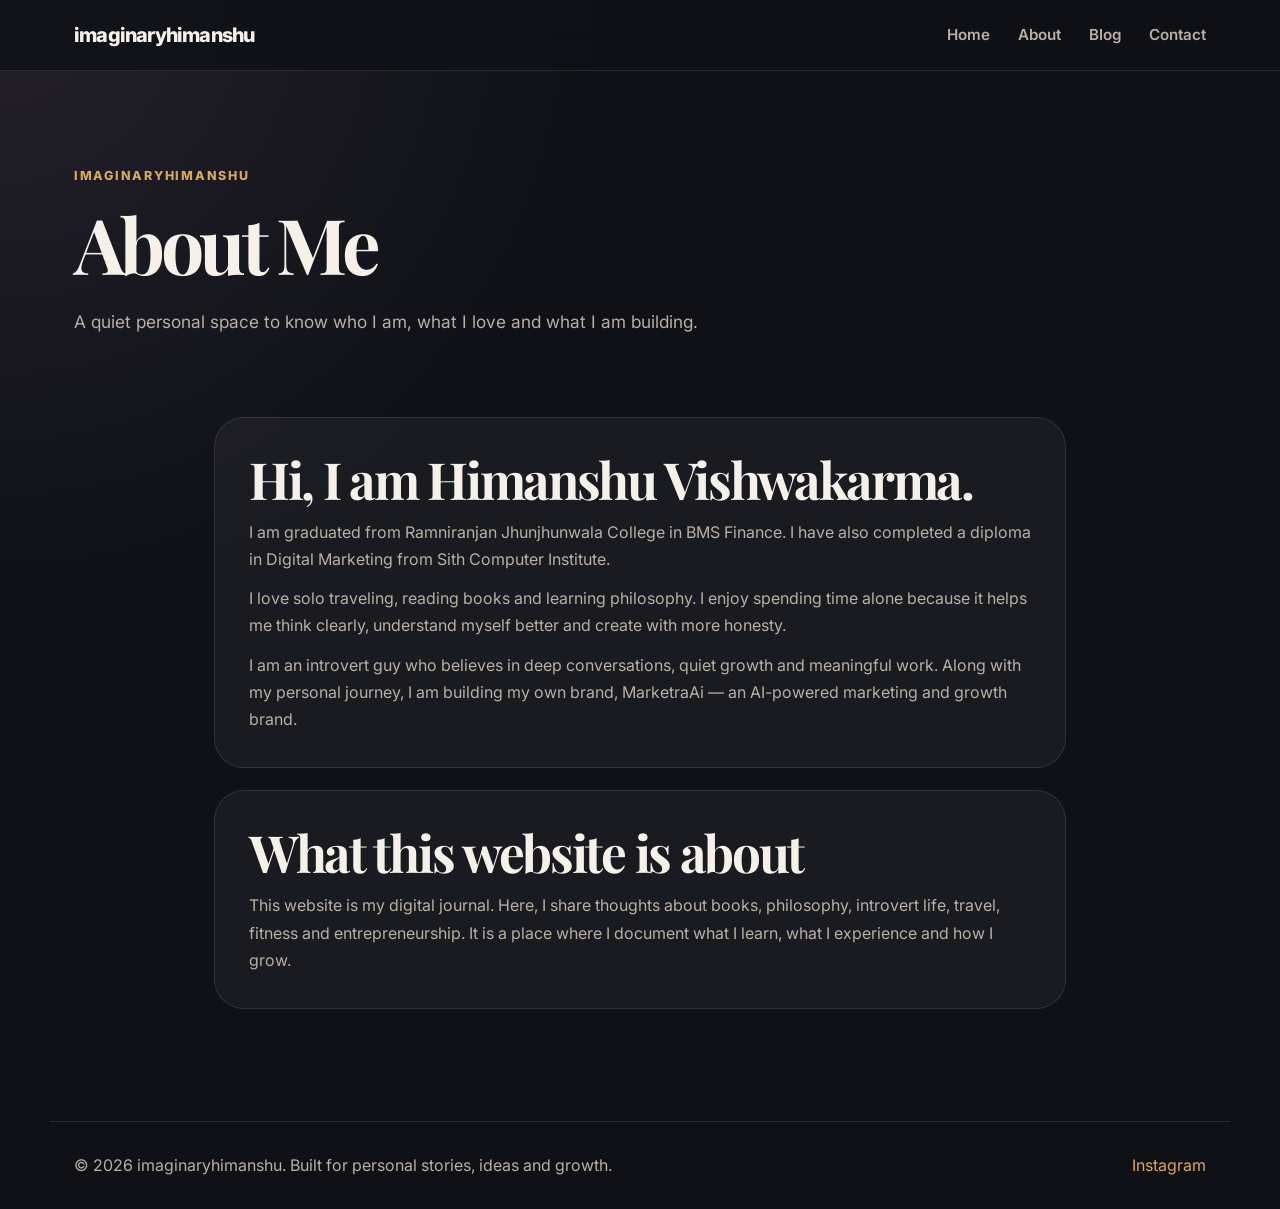
==== about.html @ 4d5fbcd5 "Add files via upload" ====
<!DOCTYPE html>
<html lang="en">
<head>
  <meta charset="UTF-8" />
  <meta name="viewport" content="width=device-width, initial-scale=1.0" />
  <title>About Me | imaginaryhimanshu</title>
  <link rel="stylesheet" href="style.css" />
  <link rel="preconnect" href="https://fonts.googleapis.com"><link rel="preconnect" href="https://fonts.gstatic.com" crossorigin>
  <link href="https://fonts.googleapis.com/css2?family=Playfair+Display:wght@600;700&family=Inter:wght@400;500;600;700&display=swap" rel="stylesheet">
</head>
<body>
<header class="site-header"><nav class="navbar"><a href="index.html" class="brand">imaginaryhimanshu</a><button class="menu-toggle" aria-label="Open menu">☰</button><ul class="nav-links"><li><a href="index.html">Home</a></li><li><a href="about.html">About</a></li><li class="dropdown"><a href="blog.html">Blog</a><div class="dropdown-menu"><a href="philosophy.html">Philosophy</a><a href="introvert-life.html">Introvert Life</a><a href="books.html">Books</a><a href="travel.html">Travel</a><a href="fitness.html">Fitness</a><a href="entrepreneurship.html">Entrepreneurship</a></div></li><li><a href="contact.html">Contact</a></li></ul></nav></header>
<main>
<section class="page-hero section-padding reveal"><span class="eyebrow">imaginaryhimanshu</span><h1>About Me</h1><p>A quiet personal space to know who I am, what I love and what I am building.</p></section>
<section class="content-section reveal delay-1"><div class="content-box"><h2>Hi, I am Himanshu Vishwakarma.</h2><p>I am graduated from Ramniranjan Jhunjhunwala College in BMS Finance. I have also completed a diploma in Digital Marketing from Sith Computer Institute.</p><p>I love solo traveling, reading books and learning philosophy. I enjoy spending time alone because it helps me think clearly, understand myself better and create with more honesty.</p><p>I am an introvert guy who believes in deep conversations, quiet growth and meaningful work. Along with my personal journey, I am building my own brand, MarketraAi — an AI-powered marketing and growth brand.</p></div><div class="content-box"><h2>What this website is about</h2><p>This website is my digital journal. Here, I share thoughts about books, philosophy, introvert life, travel, fitness and entrepreneurship. It is a place where I document what I learn, what I experience and how I grow.</p></div></section>
</main>
<footer class="footer"><p>© 2026 imaginaryhimanshu. Built for personal stories, ideas and growth.</p><div><a href="https://instagram.com/imaginaryhimanshu" target="_blank">Instagram</a></div></footer>
<script src="script.js"></script>
</body>
</html>
---- style.css ----
:root {
  --bg: #0f1117;
  --surface: #171a23;
  --surface-2: #202432;
  --text: #f5f0e8;
  --muted: #b9b0a3;
  --accent: #d8a85d;
  --accent-2: #8fb9aa;
  --line: rgba(255,255,255,0.1);
  --shadow: 0 24px 70px rgba(0,0,0,0.3);
}
*{box-sizing:border-box;margin:0;padding:0}
html{scroll-behavior:smooth}
body{font-family:'Inter',sans-serif;background:radial-gradient(circle at top left,#24202a 0,#0f1117 35%,#0f1117 100%);color:var(--text);line-height:1.7;overflow-x:hidden}
a{color:inherit;text-decoration:none}
.site-header{position:sticky;top:0;z-index:20;background:rgba(15,17,23,.78);backdrop-filter:blur(18px);border-bottom:1px solid var(--line)}
.navbar{max-width:1180px;margin:auto;padding:18px 24px;display:flex;align-items:center;justify-content:space-between}
.brand{font-weight:800;letter-spacing:-.04em;font-size:1.25rem;color:var(--text)}
.nav-links{display:flex;gap:28px;align-items:center;list-style:none;color:var(--muted);font-weight:600;font-size:.95rem}
.nav-links a:hover{color:var(--accent)}
.dropdown{position:relative}.dropdown-menu{position:absolute;top:34px;left:-20px;background:var(--surface);border:1px solid var(--line);border-radius:18px;box-shadow:var(--shadow);padding:12px;width:210px;display:none}.dropdown:hover .dropdown-menu{display:grid}.dropdown-menu a{padding:9px 12px;border-radius:12px}.dropdown-menu a:hover{background:var(--surface-2)}
.menu-toggle{display:none;background:none;border:0;color:var(--text);font-size:1.5rem}
.section-padding{padding:100px 24px;max-width:1180px;margin:auto}.hero{min-height:86vh;display:grid;grid-template-columns:1.25fr .75fr;gap:48px;align-items:center}.eyebrow{display:inline-block;color:var(--accent);font-weight:800;text-transform:uppercase;letter-spacing:.14em;font-size:.78rem;margin-bottom:16px}h1,h2,h3{font-family:'Playfair Display',serif;line-height:1.08}h1{font-size:clamp(2.7rem,6vw,6.2rem);letter-spacing:-.06em;max-width:880px}h2{font-size:clamp(2.1rem,4vw,4rem);letter-spacing:-.045em}h3{font-size:1.55rem}.hero p,.split-section p,.page-hero p{color:var(--muted);font-size:1.08rem;max-width:710px;margin-top:22px}.hero-actions{margin-top:34px;display:flex;gap:16px;flex-wrap:wrap}.btn{padding:14px 22px;border-radius:999px;font-weight:800;transition:.3s}.btn.primary{background:var(--accent);color:#16120b}.btn.secondary{border:1px solid var(--line);color:var(--text)}.btn:hover{transform:translateY(-4px)}.hero-card{background:linear-gradient(145deg,var(--surface),var(--surface-2));padding:34px;border:1px solid var(--line);border-radius:32px;box-shadow:var(--shadow);transform:rotate(2deg)}.quote{font-family:'Playfair Display',serif;font-size:1.7rem!important;color:var(--text)!important}.hero-card span{color:var(--accent-2);display:block;margin-top:20px}.muted-section{max-width:none;background:rgba(255,255,255,.025)}.section-heading{max-width:1180px;margin:0 auto 42px}.grid{display:grid}.cards-grid{max-width:1180px;margin:auto;grid-template-columns:repeat(3,1fr);gap:22px}.topic-card,.blog-card,.contact-card{background:rgba(255,255,255,.045);border:1px solid var(--line);border-radius:26px;padding:28px;transition:.35s;min-height:210px}.topic-card:hover,.blog-card:hover{transform:translateY(-8px);background:rgba(216,168,93,.09);border-color:rgba(216,168,93,.45)}.topic-card p,.blog-card p,.contact-card p{color:var(--muted);margin-top:14px}.split-section{display:grid;grid-template-columns:1fr 1fr;gap:42px;border-top:1px solid var(--line)}.text-link{display:inline-block;margin-top:22px;color:var(--accent);font-weight:800}.page-hero{padding-top:90px;padding-bottom:50px}.content-section{max-width:900px;margin:auto;padding:30px 24px 90px}.content-box{background:rgba(255,255,255,.045);border:1px solid var(--line);border-radius:30px;padding:34px;margin-bottom:22px}.content-box p,.content-box li{color:var(--muted);margin-top:12px}.content-box ul{padding-left:20px;margin-top:12px}.blog-list{grid-template-columns:repeat(2,1fr);gap:22px}.footer{border-top:1px solid var(--line);padding:30px 24px;max-width:1180px;margin:auto;display:flex;justify-content:space-between;gap:20px;color:var(--muted);flex-wrap:wrap}.footer a{color:var(--accent)}.reveal{opacity:0;transform:translateY(28px);transition:1s ease}.reveal.active{opacity:1;transform:translateY(0)}.delay-1{transition-delay:.12s}.delay-2{transition-delay:.22s}
@media(max-width:850px){.menu-toggle{display:block}.nav-links{position:absolute;top:66px;left:0;right:0;background:#12151d;display:none;flex-direction:column;align-items:flex-start;padding:22px 24px;border-bottom:1px solid var(--line)}.nav-links.open{display:flex}.dropdown-menu{position:static;display:grid;background:transparent;box-shadow:none;border:0;padding:4px 0}.hero,.split-section{grid-template-columns:1fr}.cards-grid,.blog-list{grid-template-columns:1fr}.section-padding{padding:74px 20px}.hero-card{transform:none}.footer{display:block}.footer div{margin-top:10px}}
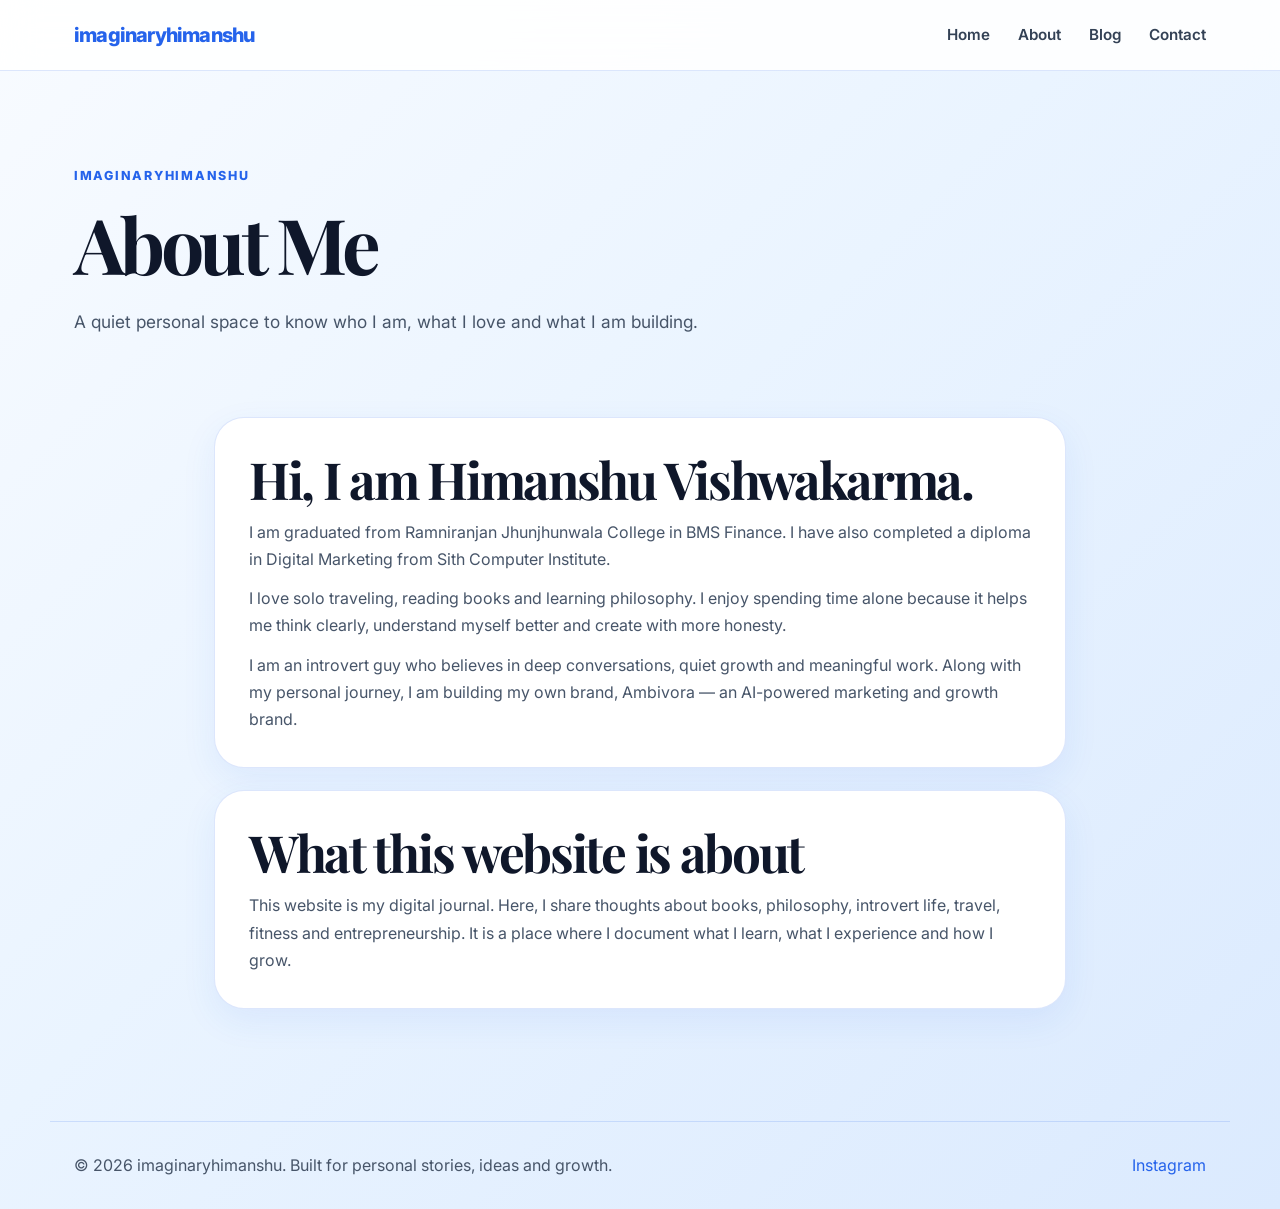
==== commit 94ef26f0: "Update about.html" ====
--- a/about.html
+++ b/about.html
@@ -12,7 +12,7 @@
 <header class="site-header"><nav class="navbar"><a href="index.html" class="brand">imaginaryhimanshu</a><button class="menu-toggle" aria-label="Open menu">☰</button><ul class="nav-links"><li><a href="index.html">Home</a></li><li><a href="about.html">About</a></li><li class="dropdown"><a href="blog.html">Blog</a><div class="dropdown-menu"><a href="philosophy.html">Philosophy</a><a href="introvert-life.html">Introvert Life</a><a href="books.html">Books</a><a href="travel.html">Travel</a><a href="fitness.html">Fitness</a><a href="entrepreneurship.html">Entrepreneurship</a></div></li><li><a href="contact.html">Contact</a></li></ul></nav></header>
 <main>
 <section class="page-hero section-padding reveal"><span class="eyebrow">imaginaryhimanshu</span><h1>About Me</h1><p>A quiet personal space to know who I am, what I love and what I am building.</p></section>
-<section class="content-section reveal delay-1"><div class="content-box"><h2>Hi, I am Himanshu Vishwakarma.</h2><p>I am graduated from Ramniranjan Jhunjhunwala College in BMS Finance. I have also completed a diploma in Digital Marketing from Sith Computer Institute.</p><p>I love solo traveling, reading books and learning philosophy. I enjoy spending time alone because it helps me think clearly, understand myself better and create with more honesty.</p><p>I am an introvert guy who believes in deep conversations, quiet growth and meaningful work. Along with my personal journey, I am building my own brand, MarketraAi — an AI-powered marketing and growth brand.</p></div><div class="content-box"><h2>What this website is about</h2><p>This website is my digital journal. Here, I share thoughts about books, philosophy, introvert life, travel, fitness and entrepreneurship. It is a place where I document what I learn, what I experience and how I grow.</p></div></section>
+<section class="content-section reveal delay-1"><div class="content-box"><h2>Hi, I am Himanshu Vishwakarma.</h2><p>I am graduated from Ramniranjan Jhunjhunwala College in BMS Finance. I have also completed a diploma in Digital Marketing from Sith Computer Institute.</p><p>I love solo traveling, reading books and learning philosophy. I enjoy spending time alone because it helps me think clearly, understand myself better and create with more honesty.</p><p>I am an introvert guy who believes in deep conversations, quiet growth and meaningful work. Along with my personal journey, I am building my own brand, Ambivora — an AI-powered marketing and growth brand.</p></div><div class="content-box"><h2>What this website is about</h2><p>This website is my digital journal. Here, I share thoughts about books, philosophy, introvert life, travel, fitness and entrepreneurship. It is a place where I document what I learn, what I experience and how I grow.</p></div></section>
 </main>
 <footer class="footer"><p>© 2026 imaginaryhimanshu. Built for personal stories, ideas and growth.</p><div><a href="https://instagram.com/imaginaryhimanshu" target="_blank">Instagram</a></div></footer>
 <script src="script.js"></script>
--- a/style.css
+++ b/style.css
@@ -1,24 +1,384 @@
 :root {
-  --bg: #0f1117;
-  --surface: #171a23;
-  --surface-2: #202432;
-  --text: #f5f0e8;
-  --muted: #b9b0a3;
-  --accent: #d8a85d;
-  --accent-2: #8fb9aa;
-  --line: rgba(255,255,255,0.1);
-  --shadow: 0 24px 70px rgba(0,0,0,0.3);
-}
+  --bg: #eff6ff;
+  --surface: #ffffff;
+  --surface-2: #dbeafe;
+  --text: #0f172a;
+  --muted: #475569;
+  --accent: #2563eb;
+  --accent-2: #60a5fa;
+  --line: rgba(37,99,235,0.16);
+  --shadow: 0 20px 55px rgba(37,99,235,0.14);
+}
+
 *{box-sizing:border-box;margin:0;padding:0}
 html{scroll-behavior:smooth}
-body{font-family:'Inter',sans-serif;background:radial-gradient(circle at top left,#24202a 0,#0f1117 35%,#0f1117 100%);color:var(--text);line-height:1.7;overflow-x:hidden}
+
+body{
+  font-family:'Inter',sans-serif;
+  background:linear-gradient(135deg,#f8fbff 0%,#eaf4ff 45%,#dbeafe 100%);
+  color:var(--text);
+  line-height:1.7;
+  overflow-x:hidden;
+}
+
 a{color:inherit;text-decoration:none}
-.site-header{position:sticky;top:0;z-index:20;background:rgba(15,17,23,.78);backdrop-filter:blur(18px);border-bottom:1px solid var(--line)}
-.navbar{max-width:1180px;margin:auto;padding:18px 24px;display:flex;align-items:center;justify-content:space-between}
-.brand{font-weight:800;letter-spacing:-.04em;font-size:1.25rem;color:var(--text)}
-.nav-links{display:flex;gap:28px;align-items:center;list-style:none;color:var(--muted);font-weight:600;font-size:.95rem}
+
+.site-header{
+  position:sticky;
+  top:0;
+  z-index:20;
+  background:rgba(255,255,255,.88);
+  backdrop-filter:blur(18px);
+  border-bottom:1px solid var(--line);
+}
+
+.navbar{
+  max-width:1180px;
+  margin:auto;
+  padding:18px 24px;
+  display:flex;
+  align-items:center;
+  justify-content:space-between;
+}
+
+.brand{
+  font-weight:800;
+  letter-spacing:-.04em;
+  font-size:1.25rem;
+  color:var(--accent);
+}
+
+.nav-links{
+  display:flex;
+  gap:28px;
+  align-items:center;
+  list-style:none;
+  color:#334155;
+  font-weight:600;
+  font-size:.95rem;
+}
+
 .nav-links a:hover{color:var(--accent)}
-.dropdown{position:relative}.dropdown-menu{position:absolute;top:34px;left:-20px;background:var(--surface);border:1px solid var(--line);border-radius:18px;box-shadow:var(--shadow);padding:12px;width:210px;display:none}.dropdown:hover .dropdown-menu{display:grid}.dropdown-menu a{padding:9px 12px;border-radius:12px}.dropdown-menu a:hover{background:var(--surface-2)}
-.menu-toggle{display:none;background:none;border:0;color:var(--text);font-size:1.5rem}
-.section-padding{padding:100px 24px;max-width:1180px;margin:auto}.hero{min-height:86vh;display:grid;grid-template-columns:1.25fr .75fr;gap:48px;align-items:center}.eyebrow{display:inline-block;color:var(--accent);font-weight:800;text-transform:uppercase;letter-spacing:.14em;font-size:.78rem;margin-bottom:16px}h1,h2,h3{font-family:'Playfair Display',serif;line-height:1.08}h1{font-size:clamp(2.7rem,6vw,6.2rem);letter-spacing:-.06em;max-width:880px}h2{font-size:clamp(2.1rem,4vw,4rem);letter-spacing:-.045em}h3{font-size:1.55rem}.hero p,.split-section p,.page-hero p{color:var(--muted);font-size:1.08rem;max-width:710px;margin-top:22px}.hero-actions{margin-top:34px;display:flex;gap:16px;flex-wrap:wrap}.btn{padding:14px 22px;border-radius:999px;font-weight:800;transition:.3s}.btn.primary{background:var(--accent);color:#16120b}.btn.secondary{border:1px solid var(--line);color:var(--text)}.btn:hover{transform:translateY(-4px)}.hero-card{background:linear-gradient(145deg,var(--surface),var(--surface-2));padding:34px;border:1px solid var(--line);border-radius:32px;box-shadow:var(--shadow);transform:rotate(2deg)}.quote{font-family:'Playfair Display',serif;font-size:1.7rem!important;color:var(--text)!important}.hero-card span{color:var(--accent-2);display:block;margin-top:20px}.muted-section{max-width:none;background:rgba(255,255,255,.025)}.section-heading{max-width:1180px;margin:0 auto 42px}.grid{display:grid}.cards-grid{max-width:1180px;margin:auto;grid-template-columns:repeat(3,1fr);gap:22px}.topic-card,.blog-card,.contact-card{background:rgba(255,255,255,.045);border:1px solid var(--line);border-radius:26px;padding:28px;transition:.35s;min-height:210px}.topic-card:hover,.blog-card:hover{transform:translateY(-8px);background:rgba(216,168,93,.09);border-color:rgba(216,168,93,.45)}.topic-card p,.blog-card p,.contact-card p{color:var(--muted);margin-top:14px}.split-section{display:grid;grid-template-columns:1fr 1fr;gap:42px;border-top:1px solid var(--line)}.text-link{display:inline-block;margin-top:22px;color:var(--accent);font-weight:800}.page-hero{padding-top:90px;padding-bottom:50px}.content-section{max-width:900px;margin:auto;padding:30px 24px 90px}.content-box{background:rgba(255,255,255,.045);border:1px solid var(--line);border-radius:30px;padding:34px;margin-bottom:22px}.content-box p,.content-box li{color:var(--muted);margin-top:12px}.content-box ul{padding-left:20px;margin-top:12px}.blog-list{grid-template-columns:repeat(2,1fr);gap:22px}.footer{border-top:1px solid var(--line);padding:30px 24px;max-width:1180px;margin:auto;display:flex;justify-content:space-between;gap:20px;color:var(--muted);flex-wrap:wrap}.footer a{color:var(--accent)}.reveal{opacity:0;transform:translateY(28px);transition:1s ease}.reveal.active{opacity:1;transform:translateY(0)}.delay-1{transition-delay:.12s}.delay-2{transition-delay:.22s}
-@media(max-width:850px){.menu-toggle{display:block}.nav-links{position:absolute;top:66px;left:0;right:0;background:#12151d;display:none;flex-direction:column;align-items:flex-start;padding:22px 24px;border-bottom:1px solid var(--line)}.nav-links.open{display:flex}.dropdown-menu{position:static;display:grid;background:transparent;box-shadow:none;border:0;padding:4px 0}.hero,.split-section{grid-template-columns:1fr}.cards-grid,.blog-list{grid-template-columns:1fr}.section-padding{padding:74px 20px}.hero-card{transform:none}.footer{display:block}.footer div{margin-top:10px}}
+
+.dropdown{position:relative}
+
+.dropdown-menu{
+  position:absolute;
+  top:34px;
+  left:-20px;
+  background:#ffffff;
+  border:1px solid var(--line);
+  border-radius:18px;
+  box-shadow:var(--shadow);
+  padding:12px;
+  width:210px;
+  display:none;
+}
+
+.dropdown:hover .dropdown-menu{display:grid}
+
+.dropdown-menu a{
+  padding:9px 12px;
+  border-radius:12px;
+}
+
+.dropdown-menu a:hover{
+  background:var(--surface-2);
+  color:var(--accent);
+}
+
+.menu-toggle{
+  display:none;
+  background:none;
+  border:0;
+  color:var(--accent);
+  font-size:1.5rem;
+}
+
+.section-padding{
+  padding:100px 24px;
+  max-width:1180px;
+  margin:auto;
+}
+
+.hero{
+  min-height:86vh;
+  display:grid;
+  grid-template-columns:1.25fr .75fr;
+  gap:48px;
+  align-items:center;
+}
+
+.eyebrow{
+  display:inline-block;
+  color:var(--accent);
+  font-weight:800;
+  text-transform:uppercase;
+  letter-spacing:.14em;
+  font-size:.78rem;
+  margin-bottom:16px;
+}
+
+h1,h2,h3{
+  font-family:'Playfair Display',serif;
+  line-height:1.08;
+  color:var(--text);
+}
+
+h1{
+  font-size:clamp(2.7rem,6vw,6.2rem);
+  letter-spacing:-.06em;
+  max-width:880px;
+}
+
+h2{
+  font-size:clamp(2.1rem,4vw,4rem);
+  letter-spacing:-.045em;
+}
+
+h3{font-size:1.55rem}
+
+.hero p,
+.split-section p,
+.page-hero p{
+  color:var(--muted);
+  font-size:1.08rem;
+  max-width:710px;
+  margin-top:22px;
+}
+
+.hero-actions{
+  margin-top:34px;
+  display:flex;
+  gap:16px;
+  flex-wrap:wrap;
+}
+
+.btn{
+  padding:14px 22px;
+  border-radius:999px;
+  font-weight:800;
+  transition:.3s;
+}
+
+.btn.primary{
+  background:var(--accent);
+  color:#ffffff;
+  box-shadow:0 12px 28px rgba(37,99,235,.25);
+}
+
+.btn.primary:hover{
+  background:#1d4ed8;
+  transform:translateY(-4px);
+}
+
+.btn.secondary{
+  background:#ffffff;
+  border:1px solid var(--accent);
+  color:var(--accent);
+}
+
+.btn.secondary:hover{
+  background:#eff6ff;
+  transform:translateY(-4px);
+}
+
+.hero-card{
+  background:linear-gradient(145deg,#ffffff,#eff6ff);
+  padding:34px;
+  border:1px solid var(--line);
+  border-radius:32px;
+  box-shadow:var(--shadow);
+  transform:rotate(2deg);
+}
+
+.quote{
+  font-family:'Playfair Display',serif;
+  font-size:1.7rem!important;
+  color:var(--text)!important;
+}
+
+.hero-card span{
+  color:var(--accent);
+  display:block;
+  margin-top:20px;
+}
+
+.muted-section{
+  max-width:none;
+  background:#f8fbff;
+}
+
+.section-heading{
+  max-width:1180px;
+  margin:0 auto 42px;
+}
+
+.grid{display:grid}
+
+.cards-grid{
+  max-width:1180px;
+  margin:auto;
+  grid-template-columns:repeat(3,1fr);
+  gap:22px;
+}
+
+.topic-card,
+.blog-card,
+.contact-card{
+  background:#ffffff;
+  border:1px solid var(--line);
+  border-radius:26px;
+  padding:28px;
+  transition:.35s;
+  min-height:210px;
+  box-shadow:0 12px 35px rgba(37,99,235,.08);
+}
+
+.topic-card:hover,
+.blog-card:hover{
+  transform:translateY(-8px);
+  background:#eff6ff;
+  border-color:#60a5fa;
+  box-shadow:0 18px 45px rgba(37,99,235,.16);
+}
+
+.topic-card p,
+.blog-card p,
+.contact-card p{
+  color:var(--muted);
+  margin-top:14px;
+}
+
+.split-section{
+  display:grid;
+  grid-template-columns:1fr 1fr;
+  gap:42px;
+  border-top:1px solid var(--line);
+}
+
+.text-link{
+  display:inline-block;
+  margin-top:22px;
+  color:var(--accent);
+  font-weight:800;
+}
+
+.page-hero{
+  padding-top:90px;
+  padding-bottom:50px;
+}
+
+.content-section{
+  max-width:900px;
+  margin:auto;
+  padding:30px 24px 90px;
+}
+
+.content-box{
+  background:#ffffff;
+  border:1px solid var(--line);
+  border-radius:30px;
+  padding:34px;
+  margin-bottom:22px;
+  box-shadow:0 12px 35px rgba(37,99,235,.08);
+}
+
+.content-box p,
+.content-box li{
+  color:var(--muted);
+  margin-top:12px;
+}
+
+.content-box ul{
+  padding-left:20px;
+  margin-top:12px;
+}
+
+.blog-list{
+  grid-template-columns:repeat(2,1fr);
+  gap:22px;
+}
+
+.footer{
+  border-top:1px solid var(--line);
+  padding:30px 24px;
+  max-width:1180px;
+  margin:auto;
+  display:flex;
+  justify-content:space-between;
+  gap:20px;
+  color:var(--muted);
+  flex-wrap:wrap;
+}
+
+.footer a{color:var(--accent)}
+
+.reveal{
+  opacity:0;
+  transform:translateY(28px);
+  transition:1s ease;
+}
+
+.reveal.active{
+  opacity:1;
+  transform:translateY(0);
+}
+
+.delay-1{transition-delay:.12s}
+.delay-2{transition-delay:.22s}
+
+@media(max-width:850px){
+  .menu-toggle{display:block}
+
+  .nav-links{
+    position:absolute;
+    top:66px;
+    left:0;
+    right:0;
+    background:#ffffff;
+    display:none;
+    flex-direction:column;
+    align-items:flex-start;
+    padding:22px 24px;
+    border-bottom:1px solid var(--line);
+    box-shadow:var(--shadow);
+  }
+
+  .nav-links.open{display:flex}
+
+  .dropdown-menu{
+    position:static;
+    display:grid;
+    background:transparent;
+    box-shadow:none;
+    border:0;
+    padding:4px 0;
+  }
+
+  .hero,
+  .split-section{
+    grid-template-columns:1fr;
+  }
+
+  .cards-grid,
+  .blog-list{
+    grid-template-columns:1fr;
+  }
+
+  .section-padding{
+    padding:74px 20px;
+  }
+
+  .hero-card{
+    transform:none;
+  }
+
+  .footer{
+    display:block;
+  }
+
+  .footer div{
+    margin-top:10px;
+  }
+}
